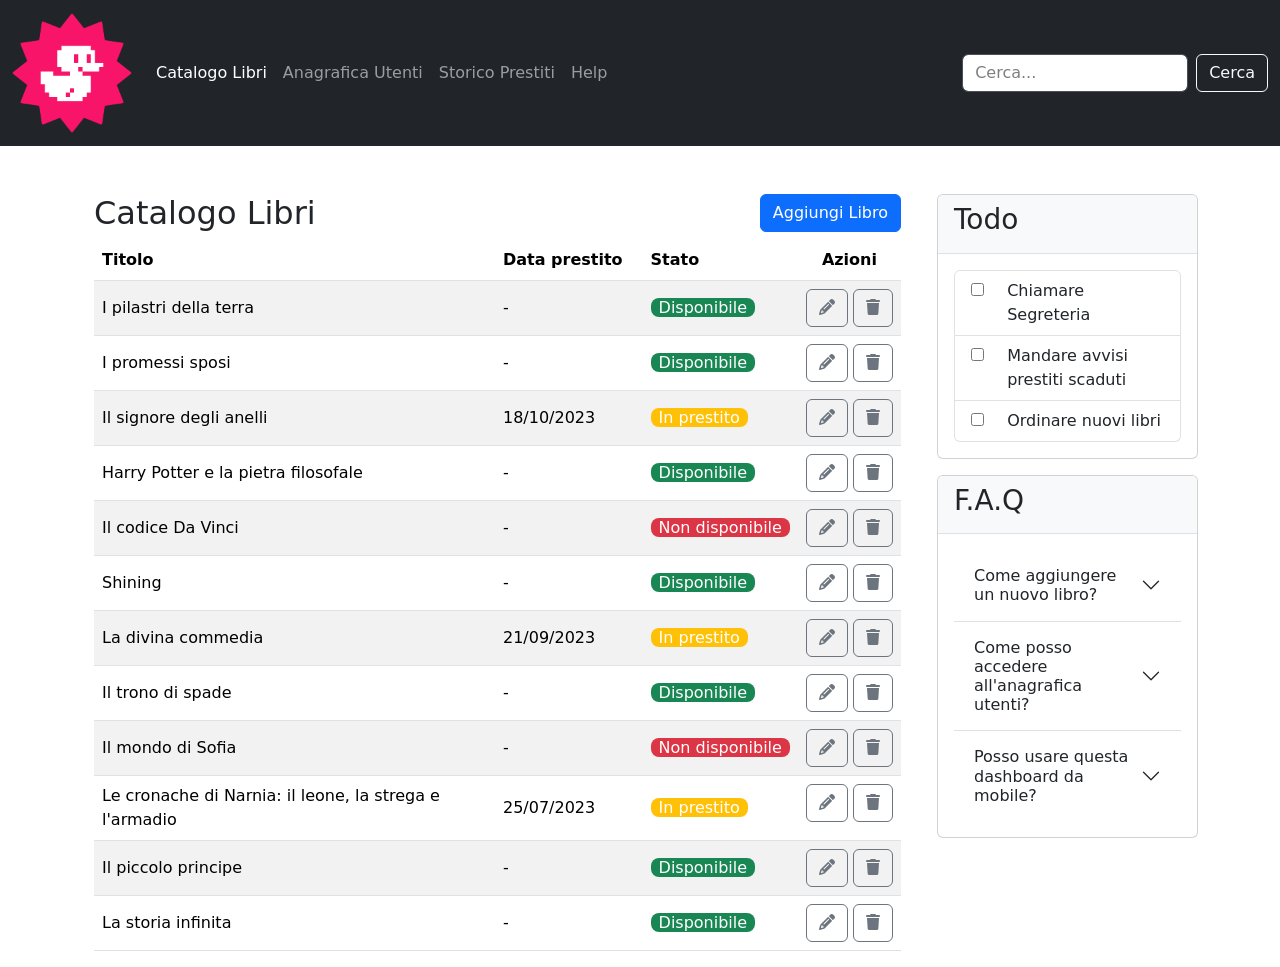
==== index.html @ c78d6d36 "cambiato il card header in modo da sfruttare la classe bootstrap card-header" ====
<!DOCTYPE html>
<html lang="it">

<head>
    <meta charset="UTF-8">
    <meta name="viewport" content="width=device-width, initial-scale=1.0">
    <title>HTMLCSS Bootstrap Dashboard</title>
    <link href="https://cdn.jsdelivr.net/npm/bootstrap@5.3.8/dist/css/bootstrap.min.css" rel="stylesheet"
        integrity="sha384-sRIl4kxILFvY47J16cr9ZwB07vP4J8+LH7qKQnuqkuIAvNWLzeN8tE5YBujZqJLB" crossorigin="anonymous">
    <!-- Fontawesome -->
    <link rel="stylesheet" href="https://cdnjs.cloudflare.com/ajax/libs/font-awesome/6.2.0/css/all.min.css"
        integrity="sha512-xh6O/CkQoPOWDdYTDqeRdPCVd1SpvCA9XXcUnZS2FmJNp1coAFzvtCN9BmamE+4aHK8yyUHUSCcJHgXloTyT2A=="
        crossorigin="anonymous" referrerpolicy="no-referrer" />
    <!-- /Fontawesome -->
    <link rel="stylesheet" href="./styles/index.css">
</head>

<body>
    <header>
        <nav class="navbar navbar-expand-lg bg-dark" data-bs-theme="dark">
            <div class="container-fluid">
                <a class="navbar-brand" href="#">
                    <img class="navbar-logo" src="./imgs/duck.png" alt="Website Logo Image">
                </a>
                <button class="navbar-toggler" type="button" data-bs-toggle="collapse"
                    data-bs-target="#navbarSupportedContent" aria-controls="navbarSupportedContent"
                    aria-expanded="false" aria-label="Toggle navigation">
                    <span class="navbar-toggler-icon"></span>
                </button>
                <div class="collapse navbar-collapse" id="navbarSupportedContent">
                    <ul class="navbar-nav me-auto mb-2 mb-lg-0">
                        <li class="nav-item">
                            <a class="nav-link active" aria-current="page" href="#">Catalogo Libri</a>
                        </li>
                        <li class="nav-item">
                            <a class="nav-link" href="#">Anagrafica Utenti</a>
                        </li>
                        <li class="nav-item">
                            <a class="nav-link" aria-disabled="true">Storico Prestiti</a>
                        </li>
                        <li class="nav-item">
                            <a class="nav-link" aria-disabled="true">Help</a>
                        </li>
                    </ul>
                    <form class="d-flex" role="search">
                        <input id="searchBar" class="search-bar form-control me-2 bg-white text-black" type="search"
                            placeholder="Cerca..." aria-label="Search" />
                        <button class="btn btn-outline-light" type="submit">Cerca</button>
                    </form>
                </div>
            </div>
        </nav>
    </header>
    <main>
        <div class="container mt-3 mt-lg-5">
            <div class="row">
                <section class="catalogo-libri col-12 col-lg-9">
                    <header class="container">
                        <div class="row justify-content-between">
                            <div class="col-6">
                                <h2>
                                    Catalogo Libri
                                </h2>
                            </div>
                            <div class="col-6 text-end">
                                <button class="btn btn-primary" type="submit">Aggiungi Libro</button>
                            </div>
                        </div>
                    </header>
                    <main class="container">
                        <div class="row">
                            <div class="col-12">
                                <div class="table-responsive">
                                    <table class="table table-striped table-hover ">
                                        <thead>
                                            <tr>
                                                <th scope="col">Titolo</th>
                                                <th scope="col" class="data-prestito white-space-nowrap" colspan="4">
                                                    Data prestito</th>
                                                <th scope="col" colspan="4">Stato</th>
                                                <th scope="col" class="text-center">Azioni</th>
                                            </tr>
                                        </thead>
                                        <tbody>
                                            <tr>
                                                <td class="align-middle">I pilastri della terra</th>
                                                <td class="data-prestito align-middle white-space-nowrap" colspan="4">-
                                                </td>
                                                <td class="align-middle white-space-nowrap" colspan="4">
                                                    <span
                                                        class="stato bg-success rounded-3 text-white px-2">Disponibile</span>
                                                </td>
                                                <td class="actions text-center white-space-nowrap">
                                                    <button type="button" class="edit-button btn btn-outline-secondary">
                                                        <i class="fa-solid fa-pencil"></i>
                                                    </button>
                                                    <button type="button"
                                                        class="delete-button btn btn-outline-secondary">
                                                        <i class="fa-solid fa-trash"></i>
                                                    </button>
                                                </td>
                                            </tr>
                                            <tr>
                                                <td class="align-middle">I promessi sposi</th>
                                                <td class="data-prestito align-middle white-space-nowrap" colspan="4">-
                                                </td>
                                                <td class="align-middle white-space-nowrap" colspan="4">
                                                    <span
                                                        class="stato bg-success rounded-3 text-white px-2">Disponibile</span>
                                                </td>
                                                <td class="actions text-center white-space-nowrap">
                                                    <button type="button" class="edit-button btn btn-outline-secondary">
                                                        <i class="fa-solid fa-pencil"></i>
                                                    </button>
                                                    <button type="button"
                                                        class="delete-button btn btn-outline-secondary">
                                                        <i class="fa-solid fa-trash"></i>
                                                    </button>
                                                </td>
                                            </tr>
                                            <tr>
                                                <td class="align-middle">Il signore degli anelli</th>
                                                <td class="data-prestito align-middle white-space-nowrap" colspan="4">
                                                    18/10/2023</td>
                                                <td class="align-middle white-space-nowrap" colspan="4">
                                                    <span class="stato bg-warning rounded-3 text-white px-2">In
                                                        prestito</span>
                                                </td>
                                                <td class="actions text-center white-space-nowrap">
                                                    <button type="button" class="edit-button btn btn-outline-secondary">
                                                        <i class="fa-solid fa-pencil"></i>
                                                    </button>
                                                    <button type="button"
                                                        class="delete-button btn btn-outline-secondary">
                                                        <i class="fa-solid fa-trash"></i>
                                                    </button>
                                                </td>
                                            </tr>
                                            <tr>
                                                <td class="align-middle">Harry Potter e la pietra filosofale</th>
                                                <td class="data-prestito align-middle white-space-nowrap" colspan="4">-
                                                </td>
                                                <td class="align-middle white-space-nowrap" colspan="4">
                                                    <span
                                                        class="stato bg-success rounded-3 text-white px-2">Disponibile</span>
                                                </td>
                                                <td class="actions text-center white-space-nowrap">
                                                    <button type="button" class="edit-button btn btn-outline-secondary">
                                                        <i class="fa-solid fa-pencil"></i>
                                                    </button>
                                                    <button type="button"
                                                        class="delete-button btn btn-outline-secondary">
                                                        <i class="fa-solid fa-trash"></i>
                                                    </button>
                                                </td>
                                            </tr>
                                            <tr>
                                                <td class="align-middle">Il codice Da Vinci</th>
                                                <td class="data-prestito align-middle white-space-nowrap" colspan="4">-
                                                </td>
                                                <td class="align-middle white-space-nowrap" colspan="4">
                                                    <span class="stato bg-danger rounded-3 text-white px-2">Non
                                                        disponibile</span>
                                                </td>
                                                <td class="actions text-center white-space-nowrap">
                                                    <button type="button" class="edit-button btn btn-outline-secondary">
                                                        <i class="fa-solid fa-pencil"></i>
                                                    </button>
                                                    <button type="button"
                                                        class="delete-button btn btn-outline-secondary">
                                                        <i class="fa-solid fa-trash"></i>
                                                    </button>
                                                </td>
                                            </tr>
                                            <tr>
                                                <td class="align-middle">Shining</th>
                                                <td class="data-prestito align-middle white-space-nowrap" colspan="4">-
                                                </td>
                                                <td class="align-middle white-space-nowrap" colspan="4">
                                                    <span
                                                        class="stato bg-success rounded-3 text-white px-2">Disponibile</span>
                                                </td>
                                                <td class="actions text-center white-space-nowrap">
                                                    <button type="button" class="edit-button btn btn-outline-secondary">
                                                        <i class="fa-solid fa-pencil"></i>
                                                    </button>
                                                    <button type="button"
                                                        class="delete-button btn btn-outline-secondary">
                                                        <i class="fa-solid fa-trash"></i>
                                                    </button>
                                                </td>
                                            </tr>
                                            <tr>
                                                <td class="align-middle">La divina commedia</th>
                                                <td class="data-prestito align-middle white-space-nowrap" colspan="4">
                                                    21/09/2023</td>
                                                <td class="align-middle white-space-nowrap" colspan="4">
                                                    <span class="stato bg-warning rounded-3 text-white px-2">In
                                                        prestito</span>
                                                </td>
                                                <td class="actions text-center white-space-nowrap">
                                                    <button type="button" class="edit-button btn btn-outline-secondary">
                                                        <i class="fa-solid fa-pencil"></i>
                                                    </button>
                                                    <button type="button"
                                                        class="delete-button btn btn-outline-secondary">
                                                        <i class="fa-solid fa-trash"></i>
                                                    </button>
                                                </td>
                                            </tr>
                                            <tr>
                                                <td class="align-middle">Il trono di spade</th>
                                                <td class="data-prestito align-middle white-space-nowrap" colspan="4">-
                                                </td>
                                                <td class="align-middle white-space-nowrap" colspan="4">
                                                    <span
                                                        class="stato bg-success rounded-3 text-white px-2">Disponibile</span>
                                                </td>
                                                <td class="actions text-center white-space-nowrap">
                                                    <button type="button" class="edit-button btn btn-outline-secondary">
                                                        <i class="fa-solid fa-pencil"></i>
                                                    </button>
                                                    <button type="button"
                                                        class="delete-button btn btn-outline-secondary">
                                                        <i class="fa-solid fa-trash"></i>
                                                    </button>
                                                </td>
                                            </tr>
                                            <tr>
                                                <td class="align-middle">Il mondo di Sofia</th>
                                                <td class="data-prestito align-middle white-space-nowrap" colspan="4">-
                                                </td>
                                                <td class="align-middle white-space-nowrap" colspan="4">
                                                    <span class="stato bg-danger rounded-3 text-white px-2">Non
                                                        disponibile</span>
                                                </td>
                                                <td class="actions text-center white-space-nowrap">
                                                    <button type="button" class="edit-button btn btn-outline-secondary">
                                                        <i class="fa-solid fa-pencil"></i>
                                                    </button>
                                                    <button type="button"
                                                        class="delete-button btn btn-outline-secondary">
                                                        <i class="fa-solid fa-trash"></i>
                                                    </button>
                                                </td>
                                            </tr>
                                            <tr>
                                                <td class="align-middle">Le cronache di Narnia: il leone, la strega e
                                                    l'armadio</th>
                                                <td class="data-prestito align-middle white-space-nowrap" colspan="4">
                                                    25/07/2023</td>
                                                <td class="align-middle white-space-nowrap" colspan="4">
                                                    <span class="stato bg-warning rounded-3 text-white px-2">In
                                                        prestito</span>
                                                </td>
                                                <td class="actions text-center white-space-nowrap">
                                                    <button type="button" class="edit-button btn btn-outline-secondary">
                                                        <i class="fa-solid fa-pencil"></i>
                                                    </button>
                                                    <button type="button"
                                                        class="delete-button btn btn-outline-secondary">
                                                        <i class="fa-solid fa-trash"></i>
                                                    </button>
                                                </td>
                                            </tr>
                                            <tr>
                                                <td class="align-middle">Il piccolo principe</th>
                                                <td class="data-prestito align-middle white-space-nowrap" colspan="4">-
                                                </td>
                                                <td class="align-middle white-space-nowrap" colspan="4">
                                                    <span
                                                        class="stato bg-success rounded-3 text-white px-2">Disponibile</span>
                                                </td>
                                                <td class="actions text-center white-space-nowrap">
                                                    <button type="button" class="edit-button btn btn-outline-secondary">
                                                        <i class="fa-solid fa-pencil"></i>
                                                    </button>
                                                    <button type="button"
                                                        class="delete-button btn btn-outline-secondary">
                                                        <i class="fa-solid fa-trash"></i>
                                                    </button>
                                                </td>
                                            </tr>
                                            <tr>
                                                <td class="align-middle">La storia infinita</th>
                                                <td class="data-prestito align-middle white-space-nowrap" colspan="4">-
                                                </td>
                                                <td class="align-middle white-space-nowrap" colspan="4">
                                                    <span
                                                        class="stato bg-success rounded-3 text-white px-2">Disponibile</span>
                                                </td>
                                                <td class="actions text-center white-space-nowrap">
                                                    <button type="button" class="edit-button btn btn-outline-secondary">
                                                        <i class="fa-solid fa-pencil"></i>
                                                    </button>
                                                    <button type="button"
                                                        class="delete-button btn btn-outline-secondary">
                                                        <i class="fa-solid fa-trash"></i>
                                                    </button>
                                                </td>
                                            </tr>
                                        </tbody>
                                    </table>
                                </div>
                            </div>
                        </div>
                    </main>
                </section>
                <section class="col-12 col-lg-3">
                    <div class="card">
                        <header class="card-header bg-light py-2 border-bottom">
                            <h3 class="card-title ">Todo</h3>
                        </header>
                        <div class="card-body">
                            <ul class="list-group">
                                <li class="list-group-item container-fluid">
                                    <div class="row">
                                        <div class="col-2 text-center">
                                            <input type="checkbox" id="checkbox1">
                                        </div>
                                        <div class="col-10">
                                            <label for="checkbox1">Chiamare Segreteria</label>
                                        </div>
                                    </div>
                                </li>
                                <li class="list-group-item container-fluid">
                                    <div class="row">
                                        <div class="col-2 text-center">
                                            <input type="checkbox" id="checkbox2">
                                        </div>
                                        <div class="col-10">
                                            <label for="checkbox2">Mandare avvisi prestiti scaduti</label>
                                        </div>
                                    </div>
                                </li>
                                <li class="list-group-item container-fluid">
                                    <div class="row">
                                        <div class="col-2 text-center">
                                            <input type="checkbox" id="checkbox3">
                                        </div>
                                        <div class="col-10">
                                            <label for="checkbox3">Ordinare nuovi libri</label>
                                        </div>
                                    </div>
                                </li>
                            </ul>
                        </div>
                    </div>
                    <div class="card my-3">
                        <header class="card-header bg-light py-2 border-bottom">
                            <h3 class="card-title ">F.A.Q</h3>
                        </header>
                        <div class="card-body">
                            <div class="accordion accordion-flush" id="accordionExample">
                                <div class="accordion-item">
                                    <h2 class="accordion-header">
                                        <button class="accordion-button collapsed" type="button"
                                            data-bs-toggle="collapse" data-bs-target="#collapseOne"
                                            aria-expanded="false" aria-controls="collapseOne">
                                            Come aggiungere un nuovo libro?
                                        </button>
                                    </h2>
                                    <div id="collapseOne" class="accordion-collapse collapse collapse">
                                        <div class="accordion-body">
                                            Basta cliccare sul pulsante <strong>Aggiungi Libro</strong> in cima al
                                            catalogo dei libri.
                                        </div>
                                    </div>
                                </div>
                                <div class="accordion-item">
                                    <h2 class="accordion-header">
                                        <button class="accordion-button collapsed" type="button"
                                            data-bs-toggle="collapse" data-bs-target="#collapseTwo"
                                            aria-expanded="false" aria-controls="collapseTwo">
                                            Come posso accedere all'anagrafica utenti?
                                        </button>
                                    </h2>
                                    <div id="collapseTwo" class="accordion-collapse collapse">
                                        <div class="accordion-body">
                                            Al momento questa funzionalità non è ancora stata implementata.
                                        </div>
                                    </div>
                                </div>
                                <div class="accordion-item">
                                    <h2 class="accordion-header">
                                        <button class="accordion-button collapsed" type="button"
                                            data-bs-toggle="collapse" data-bs-target="#collapseThree"
                                            aria-expanded="false" aria-controls="collapseThree">
                                            Posso usare questa dashboard da mobile?
                                        </button>
                                    </h2>
                                    <div id="collapseThree" class="accordion-collapse collapse">
                                        <div class="accordion-body">
                                            Assolutamente si! Grazie a <strong>Bootstrap</strong> questa dashboard è
                                            completamente responsive.
                                        </div>
                                    </div>
                                </div>
                            </div>
                        </div>
                    </div>
                </section>
            </div>
        </div>
    </main>

    <script src="https://cdn.jsdelivr.net/npm/bootstrap@5.3.8/dist/js/bootstrap.bundle.min.js"
        integrity="sha384-FKyoEForCGlyvwx9Hj09JcYn3nv7wiPVlz7YYwJrWVcXK/BmnVDxM+D2scQbITxI"
        crossorigin="anonymous"></script>
</body>

</html>
---- styles/index.css ----
/*Navbar Section*/
.navbar-logo {
  max-width: 75px;
  width: 100%;
  aspect-ratio: 1;
}
.search-bar::placeholder{
    opacity:0.5;
    color:black;
}
table .data-prestito{
    display:none;
    padding-right:20px;
}
.white-space-nowrap{
    white-space:nowrap;
}

@media screen and (min-width: 576px) {
  .navbar-logo {
    max-width: 90px;
  }
}

@media screen and (min-width: 768px) {
  .navbar-logo {
    max-width: 110px;
  }
  table .data-prestito{
    display:table-cell;
  }

}

@media screen and (min-width: 992px) {
  .navbar-logo {
    max-width: 120px;
  }

}
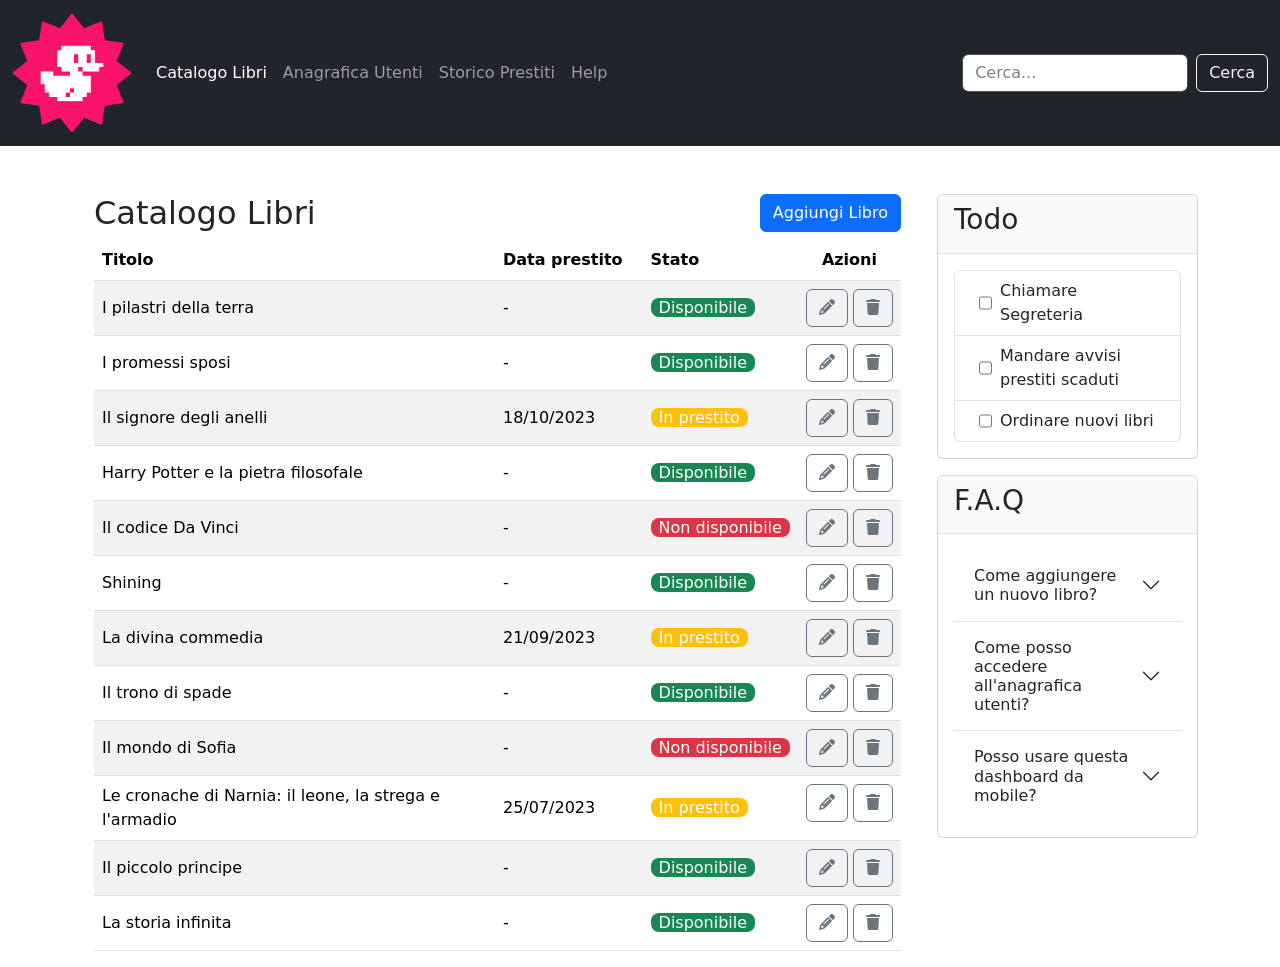
==== commit 5b9bb411: "sostituito il card body in modo che i list item siano dei semplici flex container, per gestire in ma" ====
--- a/index.html
+++ b/index.html
@@ -313,35 +313,17 @@
                         </header>
                         <div class="card-body">
                             <ul class="list-group">
-                                <li class="list-group-item container-fluid">
-                                    <div class="row">
-                                        <div class="col-2 text-center">
-                                            <input type="checkbox" id="checkbox1">
-                                        </div>
-                                        <div class="col-10">
-                                            <label for="checkbox1">Chiamare Segreteria</label>
-                                        </div>
-                                    </div>
+                                <li class="list-group-item d-flex">
+                                    <input class="mx-2" type="checkbox" id="checkbox1">
+                                    <label for="checkbox1">Chiamare Segreteria</label>
                                 </li>
-                                <li class="list-group-item container-fluid">
-                                    <div class="row">
-                                        <div class="col-2 text-center">
-                                            <input type="checkbox" id="checkbox2">
-                                        </div>
-                                        <div class="col-10">
-                                            <label for="checkbox2">Mandare avvisi prestiti scaduti</label>
-                                        </div>
-                                    </div>
+                                <li class="list-group-item d-flex">
+                                    <input class="mx-2" type="checkbox" id="checkbox2">
+                                    <label for="checkbox2">Mandare avvisi prestiti scaduti</label>
                                 </li>
-                                <li class="list-group-item container-fluid">
-                                    <div class="row">
-                                        <div class="col-2 text-center">
-                                            <input type="checkbox" id="checkbox3">
-                                        </div>
-                                        <div class="col-10">
-                                            <label for="checkbox3">Ordinare nuovi libri</label>
-                                        </div>
-                                    </div>
+                                <li class="list-group-item d-flex">
+                                    <input class="mx-2" type="checkbox" id="checkbox3">
+                                    <label for="checkbox3">Ordinare nuovi libri</label>
                                 </li>
                             </ul>
                         </div>
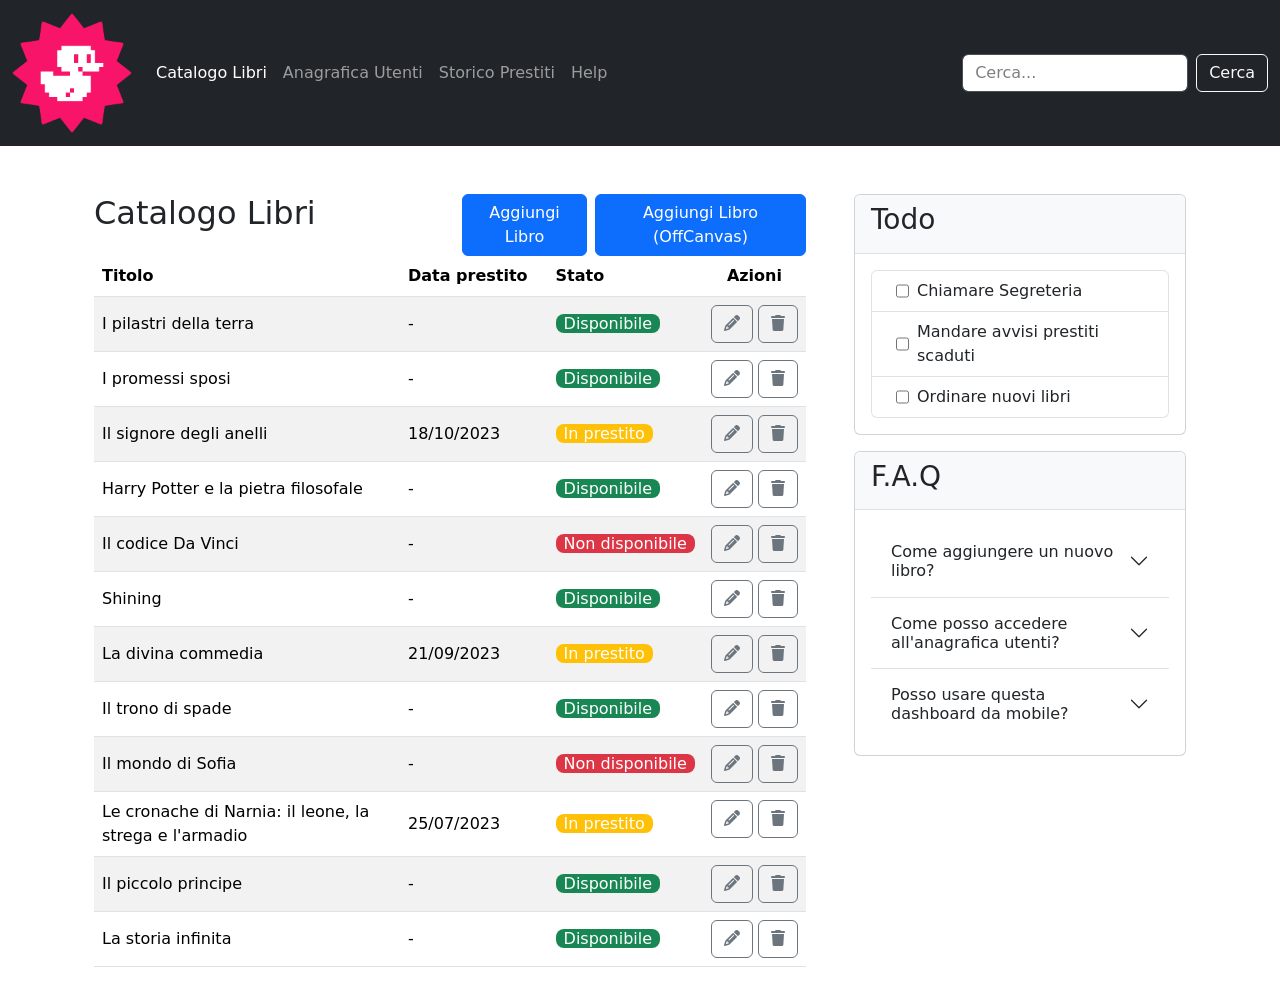
==== commit a0a8a81f: "Aggiunto un offcanvas component preso da bootstrap, fatto copia-incolla del form aggiungi libro dall" ====
--- a/index.html
+++ b/index.html
@@ -19,7 +19,7 @@
     <header>
         <nav class="navbar navbar-expand-lg bg-dark" data-bs-theme="dark">
             <div class="container-fluid">
-                <a class="navbar-brand" href="#">
+                <a class="navbar-brand" href="./index.html">
                     <img class="navbar-logo" src="./imgs/duck.png" alt="Website Logo Image">
                 </a>
                 <button class="navbar-toggler" type="button" data-bs-toggle="collapse"
@@ -30,7 +30,7 @@
                 <div class="collapse navbar-collapse" id="navbarSupportedContent">
                     <ul class="navbar-nav me-auto mb-2 mb-lg-0">
                         <li class="nav-item">
-                            <a class="nav-link active" aria-current="page" href="#">Catalogo Libri</a>
+                            <a class="nav-link active" aria-current="page" href="./index.html">Catalogo Libri</a>
                         </li>
                         <li class="nav-item">
                             <a class="nav-link" href="#">Anagrafica Utenti</a>
@@ -53,8 +53,94 @@
     </header>
     <main>
         <div class="container mt-3 mt-lg-5">
+            <div class="offcanvas offcanvas-start w-50" tabindex="-1" id="offcanvaslibro"
+                aria-labelledby="Aggiungi Libro" data-bs-theme="dark">
+                <div class="offcanvas-header">
+                    <h5 class="offcanvas-title" id="offcanvasLabel">Aggiungi un nuovo libro</h5>
+                    <button type="button" class="btn-close" data-bs-dismiss="offcanvas" aria-label="Chiudi l'offcanvas per l'aggiunta del libro"></button>
+                </div>
+                <div class="offcanvas-body">
+                    <form class="container mx-auto p-0" action="URL" method="post">
+                        <div class="row my-4">
+                            <div class="col-12">
+                                <div class="h2">Nuovo Libro</div>
+                            </div>
+                        </div>
+                        <div class="row my-2">
+                            <div class="col-6">
+                                <label class="form-label" for="nomeAutore">Nome Autore</label>
+                                <input required type="text" class="form-control" id="nomeAutore" name="nomeAutore"
+                                    placeholder="Inserisci il nome dell'autore">
+                            </div>
+                            <div class="col-6">
+                                <label class="form-label" for="cognomeAutore">Cognome Autore</label>
+                                <input required type="text" class="form-control" id="cognomeAutore" name="cognomeAutore"
+                                    placeholder="Inserisci il cognome dell'autore">
+                            </div>
+                        </div>
+                        <div class="row my-2">
+                            <div class="col-12">
+                                <label class="form-label" for="titoloLibro">Titolo</label>
+                                <input required type="text" class="form-control" id="titoloLibro" name="titoloLibro"
+                                    placeholder="Inserisci il titolo del libro" aria-describedby="titoloHelp">
+                                <div id="titoloHelp" class="form-text">
+                                    Titolo della versione italiana.
+                                </div>
+                            </div>
+                        </div>
+                        <div class="row my-2">
+                            <div class="col-12 col-lg-4 my-2">
+                                <label class="form-label" aria-label="Genere" for="genereSelect">Genere</label>
+                                <select class="form-select" aria-label="Seleziona il genere" id="genereSelect">
+                                    <option selected disabled>Scegli il genere (opzionale)</option>
+                                    <option value="1">Horror</option>
+                                    <option value="2">Fantascienza</option>
+                                    <option value="3">Fantasy</option>
+                                </select>
+                            </div>
+                            <div class="col-12 col-lg-4 my-2">
+                                <label class="form-label" aria-label="Anno di pubblicazione"
+                                    for="annoPubblicazione">Anno di
+                                    Pubblicazione</label>
+                                <input class="form-control" type="number" placeholder="Inserisci l'anno"
+                                    id="annoPubblicazione" min="1500" max="2026" aria-describedby="annoHelp">
+                                <div id="annoHelp" class="form-text">
+                                    Anno di pubblicazione in Italia, si accettano solo anni a partire dal 1500 fino ad
+                                    oggi.
+                                </div>
+                            </div>
+                            <div class="col-12 col-lg-4 my-2">
+                                <label class="form-label" aria-label="Codice ISBN#" for="isbn">ISBN#</label>
+                                <input class="form-control" type="text" placeholder="Inserisci il codice ISBN#"
+                                    id="isbn" aria-describedby="isbnHelp" required>
+                                <div id="isbnHelp" class="form-text">
+                                    Il codice ISBN# si trova spesso stampato sul retro dei libri.
+                                </div>
+                            </div>
+                        </div>
+                        <hr class="my-4">
+                        <div class="row my-2">
+                            <div class="col-12">
+                                <label class="form-label" for="note">Note</label>
+                                <textarea class="area-note form-control" name="Note" id="note"
+                                    placeholder="Inserisci eventuali note sul libro"></textarea>
+                            </div>
+                        </div>
+                        <div class="row my-2">
+                            <div class="col-12 my-2">
+                                <input type="checkbox" name="digitale" id="digitale" class="form-check-input"
+                                    aria-label="Disponibile in digitale?">
+                                <label class="form-check-label" for="digitale">Disponibile anche in digitale</label>
+                            </div>
+                            <div class="col-12 my-2">
+                                <button type="submit" class="btn btn-primary">Aggiungi Libro</button>
+                            </div>
+                        </div>
+                    </form>
+                </div>
+            </div>
             <div class="row">
-                <section class="catalogo-libri col-12 col-lg-9">
+                <section class="catalogo-libri col-12 col-lg-8">
                     <header class="container">
                         <div class="row justify-content-between">
                             <div class="col-6">
@@ -62,8 +148,12 @@
                                     Catalogo Libri
                                 </h2>
                             </div>
-                            <div class="col-6 text-end">
-                                <button class="btn btn-primary" type="submit">Aggiungi Libro</button>
+                            <div class="col-6 d-flex justify-content-end gap-2">
+                                <a class="btn btn-primary fs-6" href="./addbook.html">Aggiungi Libro</a>
+                                <a class="btn btn-primary d-none d-lg-inline fs-6" href="#offcanvaslibro"
+                                    data-bs-toggle="offcanvas">Aggiungi Libro
+                                    (OffCanvas)
+                                </a>
                             </div>
                         </div>
                     </header>
@@ -306,84 +396,89 @@
                         </div>
                     </main>
                 </section>
-                <section class="col-12 col-lg-3">
-                    <div class="card">
-                        <header class="card-header bg-light py-2 border-bottom">
-                            <h3 class="card-title ">Todo</h3>
-                        </header>
-                        <div class="card-body">
-                            <ul class="list-group">
-                                <li class="list-group-item d-flex">
-                                    <input class="mx-2" type="checkbox" id="checkbox1">
-                                    <label for="checkbox1">Chiamare Segreteria</label>
-                                </li>
-                                <li class="list-group-item d-flex">
-                                    <input class="mx-2" type="checkbox" id="checkbox2">
-                                    <label for="checkbox2">Mandare avvisi prestiti scaduti</label>
-                                </li>
-                                <li class="list-group-item d-flex">
-                                    <input class="mx-2" type="checkbox" id="checkbox3">
-                                    <label for="checkbox3">Ordinare nuovi libri</label>
-                                </li>
-                            </ul>
-                        </div>
-                    </div>
-                    <div class="card my-3">
-                        <header class="card-header bg-light py-2 border-bottom">
-                            <h3 class="card-title ">F.A.Q</h3>
-                        </header>
-                        <div class="card-body">
-                            <div class="accordion accordion-flush" id="accordionExample">
-                                <div class="accordion-item">
-                                    <h2 class="accordion-header">
-                                        <button class="accordion-button collapsed" type="button"
-                                            data-bs-toggle="collapse" data-bs-target="#collapseOne"
-                                            aria-expanded="false" aria-controls="collapseOne">
-                                            Come aggiungere un nuovo libro?
-                                        </button>
-                                    </h2>
-                                    <div id="collapseOne" class="accordion-collapse collapse collapse">
-                                        <div class="accordion-body">
-                                            Basta cliccare sul pulsante <strong>Aggiungi Libro</strong> in cima al
-                                            catalogo dei libri.
+                <section class="col-12 col-lg-4">
+                    <div class="container">
+                        <div class="card">
+                            <header class="card-header bg-light py-2 border-bottom">
+                                <h3 class="card-title ">Todo</h3>
+                            </header>
+                            <div class="card-body">
+                                <ul class="list-group">
+                                    <li class="list-group-item d-flex">
+                                        <input class="mx-2" type="checkbox" id="checkbox1">
+                                        <label for="checkbox1">Chiamare Segreteria</label>
+                                    </li>
+                                    <li class="list-group-item d-flex">
+                                        <input class="mx-2" type="checkbox" id="checkbox2">
+                                        <label for="checkbox2">Mandare avvisi prestiti scaduti</label>
+                                    </li>
+                                    <li class="list-group-item d-flex">
+                                        <input class="mx-2" type="checkbox" id="checkbox3">
+                                        <label for="checkbox3">Ordinare nuovi libri</label>
+                                    </li>
+                                </ul>
+                            </div>
+                        </div>
+                        <div class="card my-3">
+                            <header class="card-header bg-light py-2 border-bottom">
+                                <h3 class="card-title ">F.A.Q</h3>
+                            </header>
+                            <div class="card-body">
+                                <div class="accordion accordion-flush" id="accordionExample">
+                                    <div class="accordion-item">
+                                        <h2 class="accordion-header">
+                                            <button class="accordion-button collapsed" type="button"
+                                                data-bs-toggle="collapse" data-bs-target="#collapseOne"
+                                                aria-expanded="false" aria-controls="collapseOne">
+                                                Come aggiungere un nuovo libro?
+                                            </button>
+                                        </h2>
+                                        <div id="collapseOne" class="accordion-collapse collapse collapse">
+                                            <div class="accordion-body">
+                                                Basta cliccare sul pulsante <strong>Aggiungi Libro</strong> in cima al
+                                                catalogo dei libri.
+                                            </div>
+                                        </div>
+                                    </div>
+                                    <div class="accordion-item">
+                                        <h2 class="accordion-header">
+                                            <button class="accordion-button collapsed" type="button"
+                                                data-bs-toggle="collapse" data-bs-target="#collapseTwo"
+                                                aria-expanded="false" aria-controls="collapseTwo">
+                                                Come posso accedere all'anagrafica utenti?
+                                            </button>
+                                        </h2>
+                                        <div id="collapseTwo" class="accordion-collapse collapse">
+                                            <div class="accordion-body">
+                                                Al momento questa funzionalità non è ancora stata implementata.
+                                            </div>
+                                        </div>
+                                    </div>
+                                    <div class="accordion-item">
+                                        <h2 class="accordion-header">
+                                            <button class="accordion-button collapsed" type="button"
+                                                data-bs-toggle="collapse" data-bs-target="#collapseThree"
+                                                aria-expanded="false" aria-controls="collapseThree">
+                                                Posso usare questa dashboard da mobile?
+                                            </button>
+                                        </h2>
+                                        <div id="collapseThree" class="accordion-collapse collapse">
+                                            <div class="accordion-body">
+                                                Assolutamente si! Grazie a <strong>Bootstrap</strong> questa dashboard è
+                                                completamente responsive.
+                                            </div>
                                         </div>
                                     </div>
                                 </div>
-                                <div class="accordion-item">
-                                    <h2 class="accordion-header">
-                                        <button class="accordion-button collapsed" type="button"
-                                            data-bs-toggle="collapse" data-bs-target="#collapseTwo"
-                                            aria-expanded="false" aria-controls="collapseTwo">
-                                            Come posso accedere all'anagrafica utenti?
-                                        </button>
-                                    </h2>
-                                    <div id="collapseTwo" class="accordion-collapse collapse">
-                                        <div class="accordion-body">
-                                            Al momento questa funzionalità non è ancora stata implementata.
-                                        </div>
-                                    </div>
-                                </div>
-                                <div class="accordion-item">
-                                    <h2 class="accordion-header">
-                                        <button class="accordion-button collapsed" type="button"
-                                            data-bs-toggle="collapse" data-bs-target="#collapseThree"
-                                            aria-expanded="false" aria-controls="collapseThree">
-                                            Posso usare questa dashboard da mobile?
-                                        </button>
-                                    </h2>
-                                    <div id="collapseThree" class="accordion-collapse collapse">
-                                        <div class="accordion-body">
-                                            Assolutamente si! Grazie a <strong>Bootstrap</strong> questa dashboard è
-                                            completamente responsive.
-                                        </div>
-                                    </div>
-                                </div>
                             </div>
                         </div>
                     </div>
                 </section>
             </div>
+
         </div>
+
+
     </main>
 
     <script src="https://cdn.jsdelivr.net/npm/bootstrap@5.3.8/dist/js/bootstrap.bundle.min.js"
--- a/styles/index.css
+++ b/styles/index.css
@@ -14,6 +14,9 @@
 }
 .white-space-nowrap{
     white-space:nowrap;
+}
+div.col-12 > .area-note{
+  min-height:100px;
 }
 
 @media screen and (min-width: 576px) {
